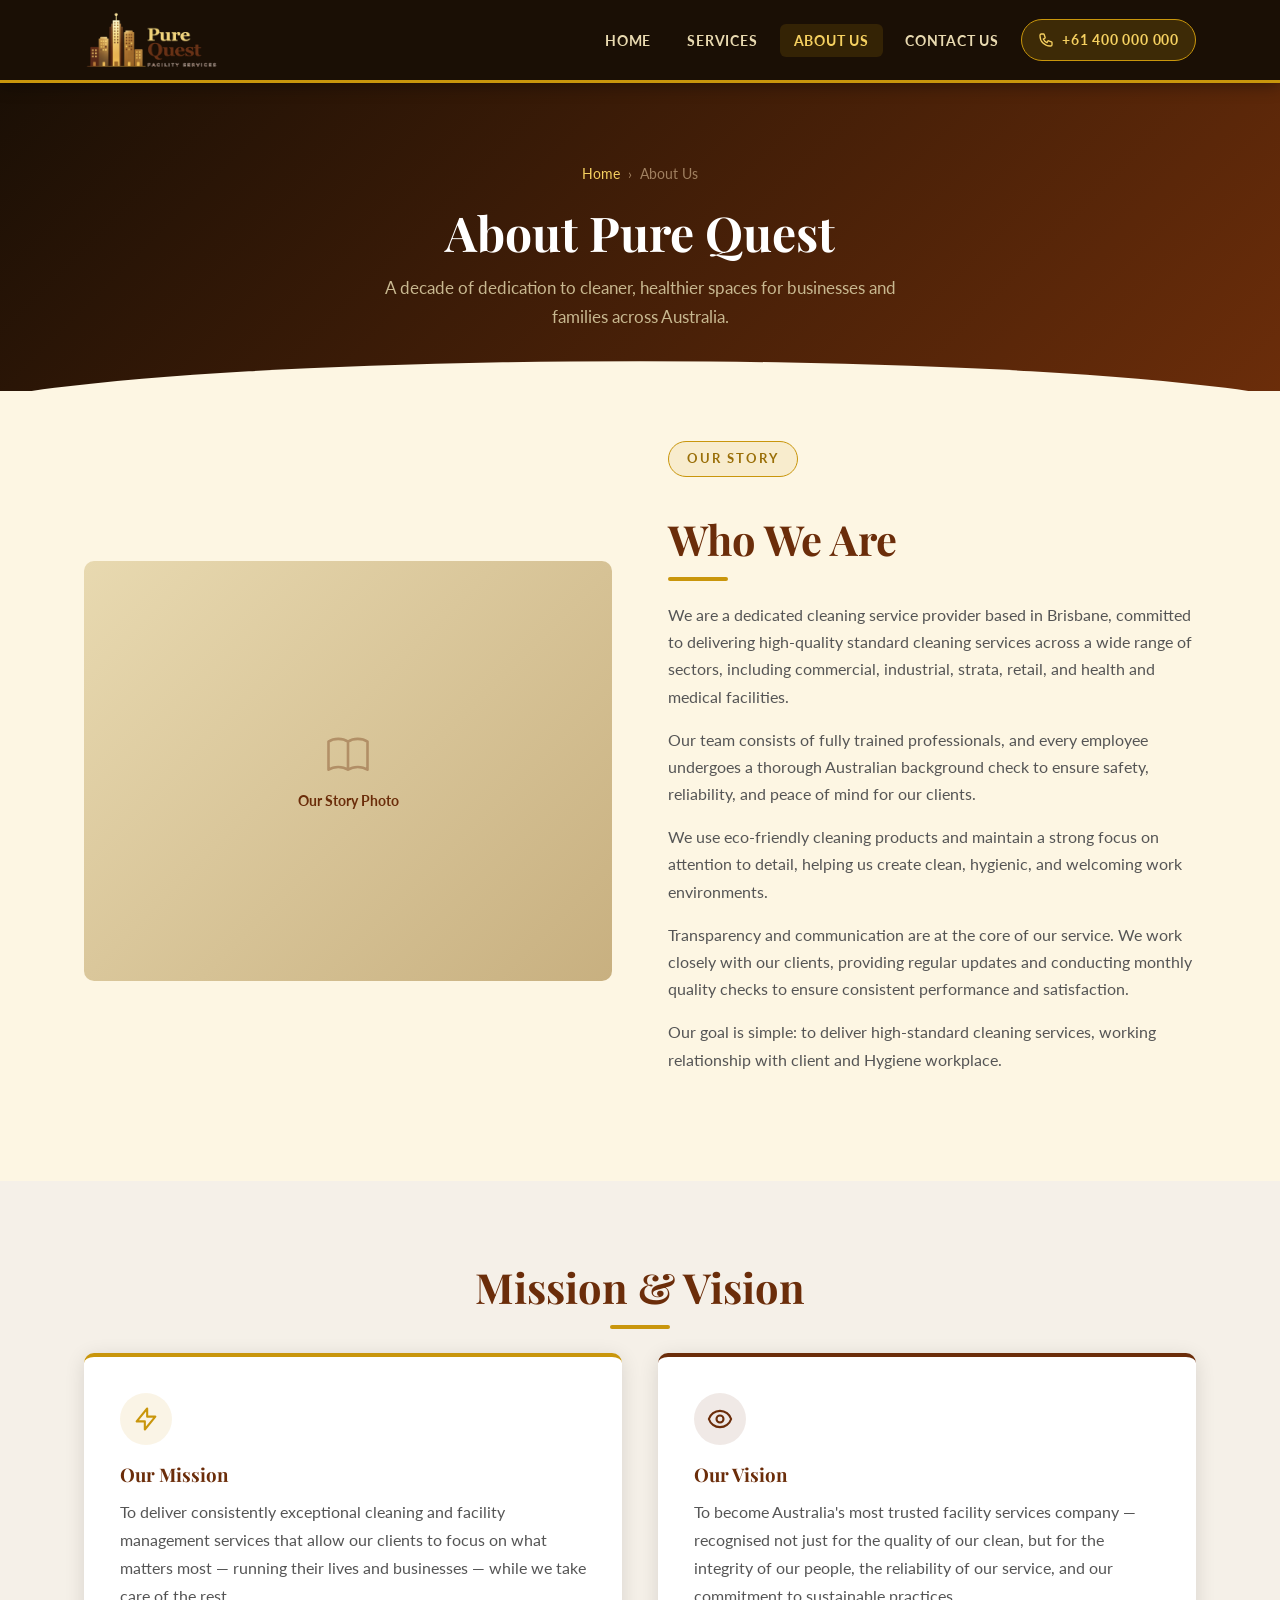
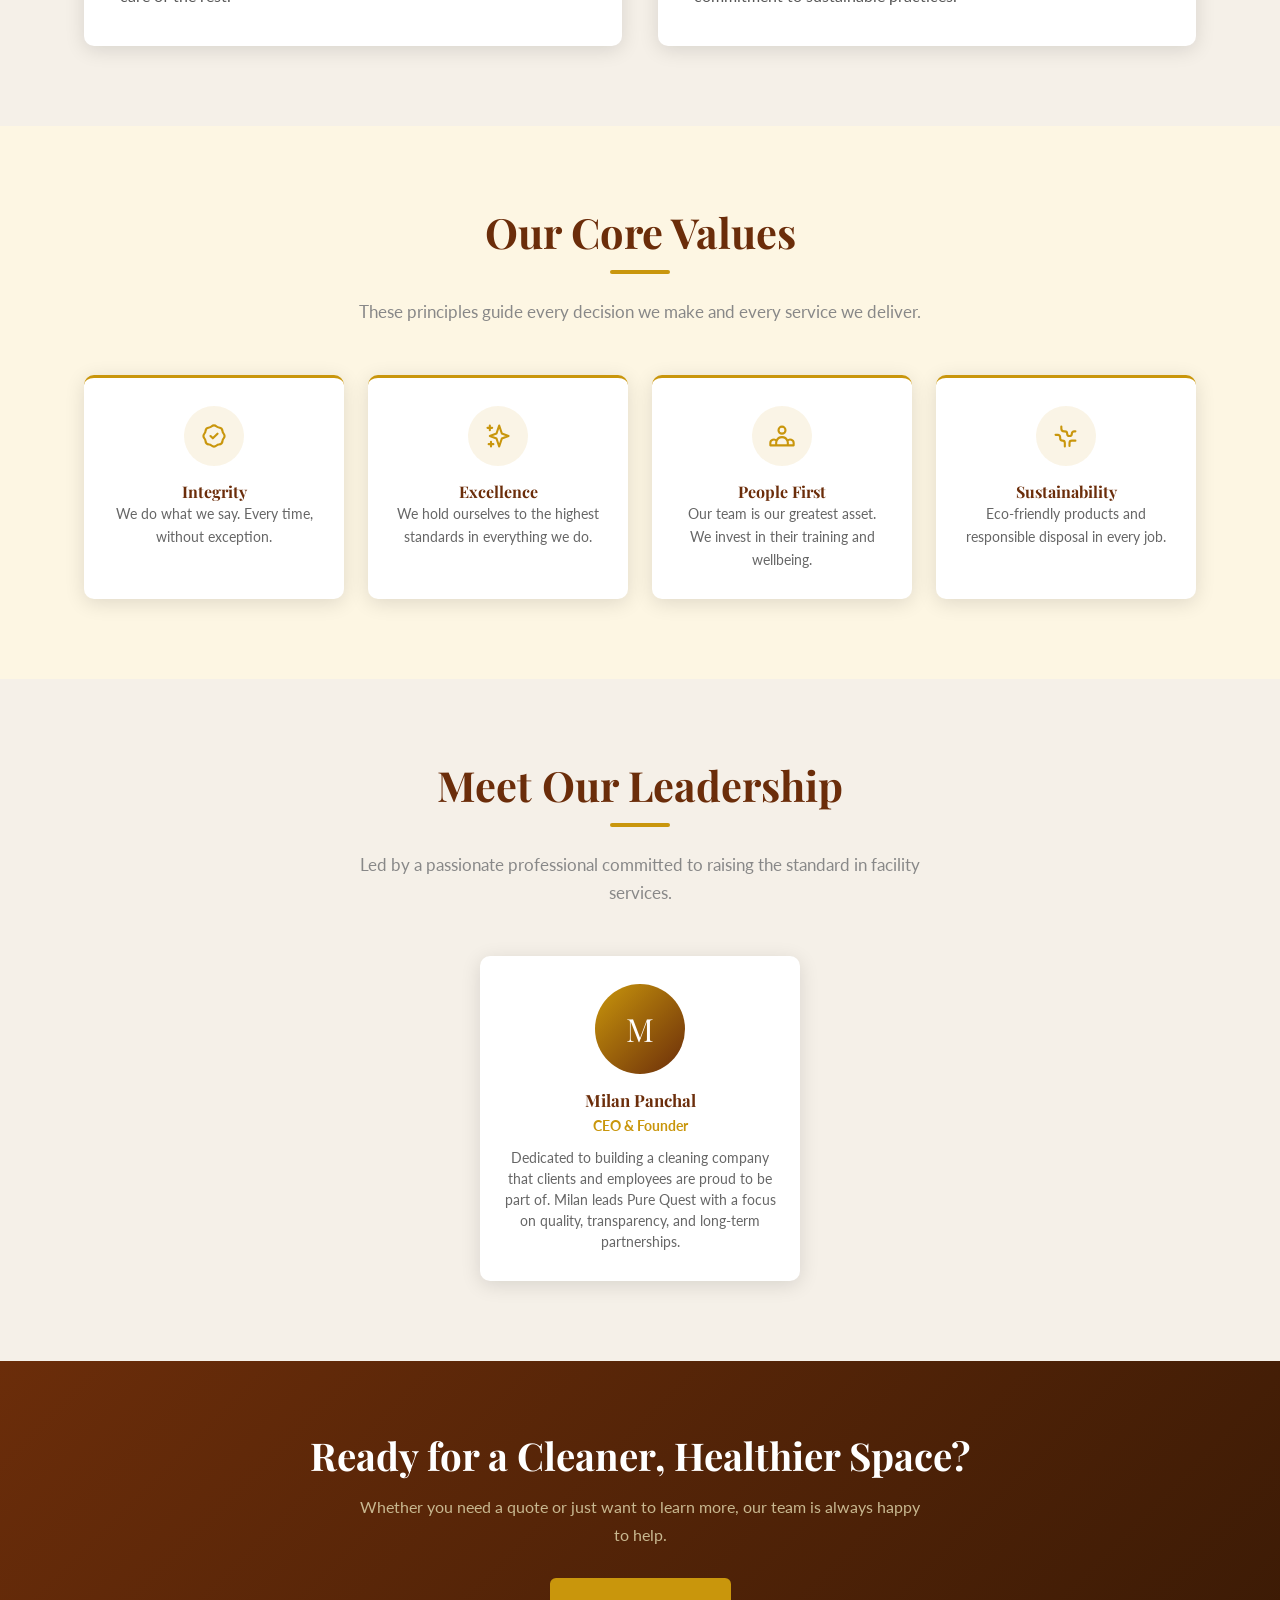
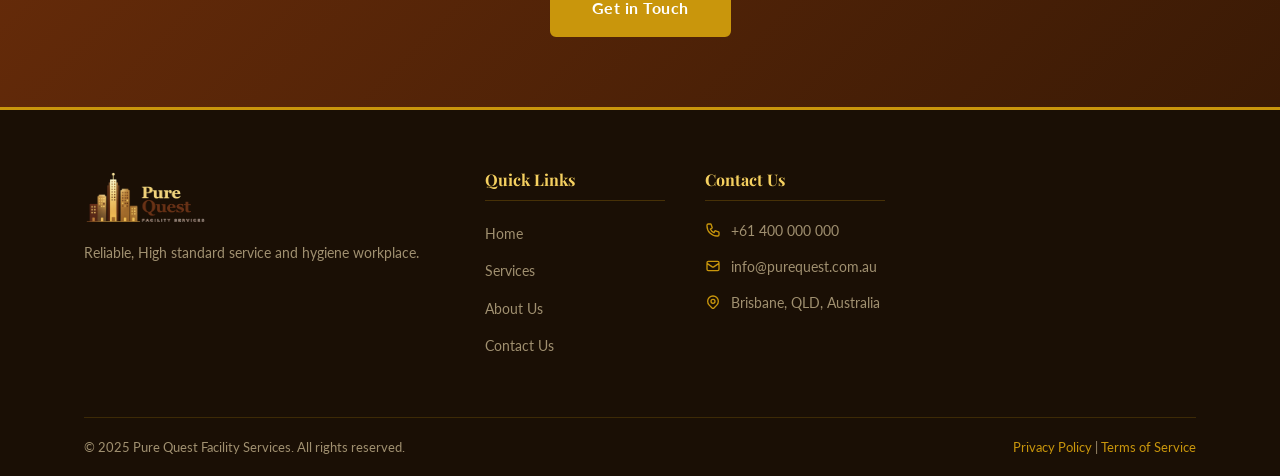
==== pages/about.html @ 9e4b7b73 "Add files via upload InitialComment" ====
<!DOCTYPE html>
<html lang="en">
<head>
  <meta charset="UTF-8" />
  <meta name="viewport" content="width=device-width, initial-scale=1.0" />
  <title>About Us | Pure Quest Facility Services</title>
  <meta name="description" content="Learn about Pure Quest Facility Services — our story, mission, values, and the dedicated team behind every clean." />
  <link rel="stylesheet" href="../style.css" />
</head>
<body>

<!-- NAVBAR -->
<nav class="navbar">
  <div class="container navbar-inner">
    <a href="../index.html" class="navbar-logo">
      <img src="../logo.svg" alt="Pure Quest Facility Services Logo" />
    </a>
    <button class="nav-toggle" id="navToggle" aria-label="Toggle menu">
      <span></span><span></span><span></span>
    </button>
    <ul class="nav-links" id="navLinks">
      <li><a href="../index.html">Home</a></li>
      <li><a href="services.html">Services</a></li>
      <li><a href="about.html" class="active">About Us</a></li>
      <li><a href="contact.html">Contact Us</a></li>
      <li>
        <a href="tel:+61400000000" class="nav-phone">
          <svg xmlns="http://www.w3.org/2000/svg" fill="none" viewBox="0 0 24 24" stroke="currentColor" stroke-width="2"><path stroke-linecap="round" stroke-linejoin="round" d="M3 5a2 2 0 012-2h3.28a1 1 0 01.948.684l1.498 4.493a1 1 0 01-.502 1.21l-2.257 1.13a11.042 11.042 0 005.516 5.516l1.13-2.257a1 1 0 011.21-.502l4.493 1.498A1 1 0 0121 15.72V19a2 2 0 01-2 2h-1C9.716 21 3 14.284 3 6V5z"/></svg>
          +61 400 000 000
        </a>
      </li>
    </ul>
  </div>
</nav>

<!-- PAGE HERO -->
<section class="page-hero">
  <div class="container">
    <div class="breadcrumb"><a href="../index.html">Home</a><span>›</span><span>About Us</span></div>
    <h1>About Pure Quest</h1>
    <p>A decade of dedication to cleaner, healthier spaces for businesses and families across Australia.</p>
  </div>
</section>

<!-- OUR STORY -->
<section class="section-pad bg-cream" style="padding-top:50px;">
  <div class="container">
    <div class="grid-2" style="gap:56px;align-items:center;">
      <div class="img-placeholder" style="height:420px;border-radius:10px;">
        <!-- Replace: <img src="../images/about-story.jpg" alt="Our Story" style="border-radius:10px;width:100%;height:100%;object-fit:cover;" /> -->
        <svg xmlns="http://www.w3.org/2000/svg" fill="none" viewBox="0 0 24 24" stroke="currentColor" stroke-width="1.2" style="width:52px;height:52px;opacity:0.35;"><path stroke-linecap="round" stroke-linejoin="round" d="M12 6.253v13m0-13C10.832 5.477 9.246 5 7.5 5S4.168 5.477 3 6.253v13C4.168 18.477 5.754 18 7.5 18s3.332.477 4.5 1.253m0-13C13.168 5.477 14.754 5 16.5 5c1.747 0 3.332.477 4.5 1.253v13C19.832 18.477 18.247 18 16.5 18c-1.746 0-3.332.477-4.5 1.253"/></svg>
        <span>Our Story Photo</span>
      </div>
      <div>
        <span class="hero-badge" style="background:rgba(201,150,12,0.1);border-color:var(--gold);color:var(--gold-dk);">Our Story</span>
        <h2 class="section-title" style="margin-top:14px;">Who We Are</h2>
        <div class="divider" style="margin:12px 0 20px;"></div>
        <p style="color:#555;margin-bottom:16px;">We are a dedicated cleaning service provider based in Brisbane, committed to delivering high-quality standard cleaning services across a wide range of sectors, including commercial, industrial, strata, retail, and health and medical facilities.</p>
        <p style="color:#555;margin-bottom:16px;">Our team consists of fully trained professionals, and every employee undergoes a thorough Australian background check to ensure safety, reliability, and peace of mind for our clients.</p>
        <p style="color:#555;margin-bottom:16px;">We use eco-friendly cleaning products and maintain a strong focus on attention to detail, helping us create clean, hygienic, and welcoming work environments.</p>
        <p style="color:#555;margin-bottom:16px;">Transparency and communication are at the core of our service. We work closely with our clients, providing regular updates and conducting monthly quality checks to ensure consistent performance and satisfaction.</p>
        <p style="color:#555;margin-bottom:28px;">Our goal is simple: to deliver high-standard cleaning services, working relationship with client and Hygiene workplace.</p>

      </div>
    </div>
  </div>
</section>

<!-- MISSION & VISION -->
<section class="section-pad bg-grey">
  <div class="container text-center">
    <h2 class="section-title">Mission &amp; Vision</h2>
    <div class="divider"></div>
    <div class="grid-2" style="gap:36px;margin-top:20px;text-align:left;">
      <div style="background:var(--white);border-radius:10px;padding:36px;box-shadow:var(--shadow);border-top:4px solid var(--gold);">
        <div style="width:52px;height:52px;background:rgba(201,150,12,0.1);border-radius:50%;display:flex;align-items:center;justify-content:center;margin-bottom:18px;color:var(--gold);">
          <svg xmlns="http://www.w3.org/2000/svg" fill="none" viewBox="0 0 24 24" stroke="currentColor" stroke-width="1.8" style="width:28px;height:28px;"><path stroke-linecap="round" stroke-linejoin="round" d="M13 10V3L4 14h7v7l9-11h-7z"/></svg>
        </div>
        <h3 style="color:var(--brown);margin-bottom:12px;">Our Mission</h3>
        <p style="color:#555;line-height:1.75;">To deliver consistently exceptional cleaning and facility management services that allow our clients to focus on what matters most — running their lives and businesses — while we take care of the rest.</p>
      </div>
      <div style="background:var(--white);border-radius:10px;padding:36px;box-shadow:var(--shadow);border-top:4px solid var(--brown);">
        <div style="width:52px;height:52px;background:rgba(107,45,10,0.1);border-radius:50%;display:flex;align-items:center;justify-content:center;margin-bottom:18px;color:var(--brown);">
          <svg xmlns="http://www.w3.org/2000/svg" fill="none" viewBox="0 0 24 24" stroke="currentColor" stroke-width="1.8" style="width:28px;height:28px;"><path stroke-linecap="round" stroke-linejoin="round" d="M15 12a3 3 0 11-6 0 3 3 0 016 0z"/><path stroke-linecap="round" stroke-linejoin="round" d="M2.458 12C3.732 7.943 7.523 5 12 5c4.478 0 8.268 2.943 9.542 7-1.274 4.057-5.064 7-9.542 7-4.477 0-8.268-2.943-9.542-7z"/></svg>
        </div>
        <h3 style="color:var(--brown);margin-bottom:12px;">Our Vision</h3>
        <p style="color:#555;line-height:1.75;">To become Australia's most trusted facility services company — recognised not just for the quality of our clean, but for the integrity of our people, the reliability of our service, and our commitment to sustainable practices.</p>
      </div>
    </div>
  </div>
</section>

<!-- OUR VALUES -->
<section class="section-pad bg-cream">
  <div class="container text-center">
    <h2 class="section-title">Our Core Values</h2>
    <div class="divider"></div>
    <p class="section-subtitle">These principles guide every decision we make and every service we deliver.</p>

    <div class="grid-4" style="margin-top:12px;">
      <div class="value-card">
        <div class="value-icon">
          <svg xmlns="http://www.w3.org/2000/svg" fill="none" viewBox="0 0 24 24" stroke="currentColor" stroke-width="1.8"><path stroke-linecap="round" stroke-linejoin="round" d="M9 12l2 2 4-4M7.835 4.697a3.42 3.42 0 001.946-.806 3.42 3.42 0 014.438 0 3.42 3.42 0 001.946.806 3.42 3.42 0 013.138 3.138 3.42 3.42 0 00.806 1.946 3.42 3.42 0 010 4.438 3.42 3.42 0 00-.806 1.946 3.42 3.42 0 01-3.138 3.138 3.42 3.42 0 00-1.946.806 3.42 3.42 0 01-4.438 0 3.42 3.42 0 00-1.946-.806 3.42 3.42 0 01-3.138-3.138 3.42 3.42 0 00-.806-1.946 3.42 3.42 0 010-4.438 3.42 3.42 0 00.806-1.946 3.42 3.42 0 013.138-3.138z"/></svg>
        </div>
        <h4>Integrity</h4>
        <p style="font-size:0.9rem;color:#666;line-height:1.6;">We do what we say. Every time, without exception.</p>
      </div>
      <div class="value-card">
        <div class="value-icon">
          <svg xmlns="http://www.w3.org/2000/svg" fill="none" viewBox="0 0 24 24" stroke="currentColor" stroke-width="1.8"><path stroke-linecap="round" stroke-linejoin="round" d="M5 3v4M3 5h4M6 17v4m-2-2h4m5-16l2.286 6.857L21 12l-5.714 2.143L13 21l-2.286-6.857L5 12l5.714-2.143L13 3z"/></svg>
        </div>
        <h4>Excellence</h4>
        <p style="font-size:0.9rem;color:#666;line-height:1.6;">We hold ourselves to the highest standards in everything we do.</p>
      </div>
      <div class="value-card">
        <div class="value-icon">
          <svg xmlns="http://www.w3.org/2000/svg" fill="none" viewBox="0 0 24 24" stroke="currentColor" stroke-width="1.8"><path stroke-linecap="round" stroke-linejoin="round" d="M17 20h5v-2a3 3 0 00-5.356-1.857M17 20H7m10 0v-2c0-.656-.126-1.283-.356-1.857M7 20H2v-2a3 3 0 015.356-1.857M7 20v-2c0-.656.126-1.283.356-1.857m0 0a5.002 5.002 0 019.288 0M15 7a3 3 0 11-6 0 3 3 0 016 0z"/></svg>
        </div>
        <h4>People First</h4>
        <p style="font-size:0.9rem;color:#666;line-height:1.6;">Our team is our greatest asset. We invest in their training and wellbeing.</p>
      </div>
      <div class="value-card">
        <div class="value-icon">
          <svg xmlns="http://www.w3.org/2000/svg" fill="none" viewBox="0 0 24 24" stroke="currentColor" stroke-width="1.8"><path stroke-linecap="round" stroke-linejoin="round" d="M3.055 11H5a2 2 0 012 2v1a2 2 0 002 2 2 2 0 012 2v2.945M8 3.935V5.5A2.5 2.5 0 0010.5 8h.5a2 2 0 012 2 2 2 0 104 0 2 2 0 012-2h1.064M15 20.488V18a2 2 0 012-2h3.064"/></svg>
        </div>
        <h4>Sustainability</h4>
        <p style="font-size:0.9rem;color:#666;line-height:1.6;">Eco-friendly products and responsible disposal in every job.</p>
      </div>
    </div>
  </div>
</section>

<!-- TEAM -->
<section class="section-pad bg-grey">
  <div class="container text-center">
    <h2 class="section-title">Meet Our Leadership</h2>
    <div class="divider"></div>
    <p class="section-subtitle">Led by a passionate professional committed to raising the standard in facility services.</p>

    <div style="max-width:320px;margin:0 auto;">
      <div class="team-card">
        <div class="team-avatar">M</div>
        <h4>Milan Panchal</h4>
        <span>CEO &amp; Founder</span>
        <p style="font-size:0.85rem;color:#666;margin-top:10px;line-height:1.55;">Dedicated to building a cleaning company that clients and employees are proud to be part of. Milan leads Pure Quest with a focus on quality, transparency, and long-term partnerships.</p>
      </div>
    </div>
  </div>
</section>

<!-- CTA -->
<section class="cta-band">
  <div class="container">
    <h2>Ready for a Cleaner, Healthier Space?</h2>
    <p>Whether you need a quote or just want to learn more, our team is always happy to help.</p>
    <div style="display:flex;gap:16px;justify-content:center;flex-wrap:wrap;">
      <a href="contact.html" class="btn btn-gold">Get in Touch</a>
    </div>
  </div>
</section>

<!-- FOOTER -->
<footer class="footer">
  <div class="container">
    <div class="footer-grid">
      <div class="footer-brand">
        <img src="../logo.svg" alt="Pure Quest Facility Services" />
        <p>Reliable, High standard service and hygiene workplace.</p>
        <!--<div class="social-links">
          <a href="#" aria-label="Facebook"><svg xmlns="http://www.w3.org/2000/svg" viewBox="0 0 24 24" fill="currentColor"><path d="M18 2h-3a5 5 0 00-5 5v3H7v4h3v8h4v-8h3l1-4h-4V7a1 1 0 011-1h3z"/></svg></a>
          <a href="#" aria-label="Instagram"><svg xmlns="http://www.w3.org/2000/svg" viewBox="0 0 24 24" fill="none" stroke="currentColor" stroke-width="2"><rect x="2" y="2" width="20" height="20" rx="5" ry="5"/><circle cx="12" cy="12" r="4"/><circle cx="17.5" cy="6.5" r="1" fill="currentColor" stroke="none"/></svg></a>
          <a href="#" aria-label="LinkedIn"><svg xmlns="http://www.w3.org/2000/svg" viewBox="0 0 24 24" fill="currentColor"><path d="M16 8a6 6 0 016 6v7h-4v-7a2 2 0 00-2-2 2 2 0 00-2 2v7h-4v-7a6 6 0 016-6zM2 9h4v12H2z"/><circle cx="4" cy="4" r="2"/></svg></a>
        </div>-->
      </div>
      <div class="footer-col">
        <h4>Quick Links</h4>
        <ul>
          <li><a href="../index.html">Home</a></li>
          <li><a href="services.html">Services</a></li>
          <li><a href="about.html">About Us</a></li>
          <li><a href="contact.html">Contact Us</a></li>
        </ul>
      </div>
      <div class="footer-col">
        <h4>Contact Us</h4>
        <div class="footer-contact-row"><svg xmlns="http://www.w3.org/2000/svg" fill="none" viewBox="0 0 24 24" stroke="currentColor" stroke-width="2"><path stroke-linecap="round" stroke-linejoin="round" d="M3 5a2 2 0 012-2h3.28a1 1 0 01.948.684l1.498 4.493a1 1 0 01-.502 1.21l-2.257 1.13a11.042 11.042 0 005.516 5.516l1.13-2.257a1 1 0 011.21-.502l4.493 1.498A1 1 0 0121 15.72V19a2 2 0 01-2 2h-1C9.716 21 3 14.284 3 6V5z"/></svg><span><a href="tel:+61400000000" style="color:#a09070;">+61 400 000 000</a></span></div>
        <div class="footer-contact-row"><svg xmlns="http://www.w3.org/2000/svg" fill="none" viewBox="0 0 24 24" stroke="currentColor" stroke-width="2"><path stroke-linecap="round" stroke-linejoin="round" d="M3 8l7.89 5.26a2 2 0 002.22 0L21 8M5 19h14a2 2 0 002-2V7a2 2 0 00-2-2H5a2 2 0 00-2 2v10a2 2 0 002 2z"/></svg><span>info@purequest.com.au</span></div>
        <div class="footer-contact-row"><svg xmlns="http://www.w3.org/2000/svg" fill="none" viewBox="0 0 24 24" stroke="currentColor" stroke-width="2"><path stroke-linecap="round" stroke-linejoin="round" d="M17.657 16.657L13.414 20.9a1.998 1.998 0 01-2.827 0l-4.244-4.243a8 8 0 1111.314 0z"/><path stroke-linecap="round" stroke-linejoin="round" d="M15 11a3 3 0 11-6 0 3 3 0 016 0z"/></svg><span>Brisbane, QLD, Australia</span></div>
      </div>
    </div>
    <div class="footer-bottom">
      <p>&copy; 2025 Pure Quest Facility Services. All rights reserved.</p>
      <p><a href="#">Privacy Policy</a> | <a href="#">Terms of Service</a></p>
    </div>
  </div>
</footer>

<script>
  const toggle = document.getElementById('navToggle');
  const links  = document.getElementById('navLinks');
  toggle.addEventListener('click', function () { links.classList.toggle('open'); });
  links.querySelectorAll('a').forEach(function(a) { a.addEventListener('click', function() { links.classList.remove('open'); }); });
</script>

</body>
</html>
---- style.css ----
/* ============================================
   Pure Quest Facility Services - Main Stylesheet
   Colour Palette:
     --gold:    #C9960C  (primary brand gold)
     --gold-lt: #F5D060  (light gold / highlights)
     --brown:   #6B2D0A  (deep brown / text)
     --dark:    #1A0F05  (near-black background)
     --cream:   #FDF6E3  (page background)
     --white:   #FFFFFF
   ============================================ */

@import url('https://fonts.googleapis.com/css2?family=Playfair+Display:ital,wght@0,600;0,700;1,600&family=Lato:wght@300;400;700&display=swap');

/* ---------- CSS VARIABLES ---------- */
:root {
  --gold:      #C9960C;
  --gold-lt:   #F5D060;
  --gold-dk:   #9A6F08;
  --brown:     #6B2D0A;
  --brown-lt:  #8B4513;
  --dark:      #1A0F05;
  --cream:     #FDF6E3;
  --grey-lt:   #F5F0E8;
  --grey:      #888;
  --white:     #FFFFFF;

  --font-display: 'Playfair Display', Georgia, serif;
  --font-body:    'Lato', Arial, sans-serif;

  --shadow:    0 4px 20px rgba(0,0,0,0.12);
  --shadow-lg: 0 8px 40px rgba(0,0,0,0.18);
  --radius:    6px;
  --transition: 0.3s ease;
}

/* ---------- RESET & BASE ---------- */
*, *::before, *::after { box-sizing: border-box; margin: 0; padding: 0; }

html { scroll-behavior: smooth; }

body {
  font-family: var(--font-body);
  background: var(--cream);
  color: var(--dark);
  font-size: 16px;
  line-height: 1.7;
}

img { max-width: 100%; height: auto; display: block; }

a { color: var(--gold); text-decoration: none; transition: color var(--transition); }
a:hover { color: var(--brown); }

h1, h2, h3, h4, h5 {
  font-family: var(--font-display);
  color: var(--brown);
  line-height: 1.25;
}

ul { list-style: none; }

/* ---------- UTILITY ---------- */
.container { max-width: 1160px; margin: 0 auto; padding: 0 24px; }
.section-pad { padding: 80px 0; }
.text-center { text-align: center; }
.text-white { color: var(--white); }
.bg-cream   { background: var(--cream); }
.bg-grey    { background: var(--grey-lt); }

.section-title {
  font-size: clamp(1.8rem, 4vw, 2.6rem);
  margin-bottom: 12px;
}
.section-subtitle {
  font-size: 1.05rem;
  color: var(--grey);
  max-width: 600px;
  margin: 0 auto 48px;
}
.divider {
  width: 60px; height: 4px;
  background: var(--gold);
  border-radius: 2px;
  margin: 12px auto 24px;
}

/* ---------- BUTTONS ---------- */
.btn {
  display: inline-block;
  padding: 12px 32px;
  border-radius: var(--radius);
  font-family: var(--font-body);
  font-size: 0.95rem;
  font-weight: 700;
  letter-spacing: 0.5px;
  cursor: pointer;
  transition: all var(--transition);
  border: 2px solid transparent;
}
.btn-gold {
  background: var(--gold);
  color: var(--white);
  border-color: var(--gold);
}
.btn-gold:hover {
  background: var(--gold-dk);
  border-color: var(--gold-dk);
  color: var(--white);
  transform: translateY(-2px);
  box-shadow: 0 6px 18px rgba(201,150,12,0.35);
}
.btn-outline {
  background: transparent;
  color: var(--white);
  border-color: var(--white);
}
.btn-outline:hover {
  background: var(--white);
  color: var(--brown);
  transform: translateY(-2px);
}
.btn-brown {
  background: var(--brown);
  color: var(--white);
  border-color: var(--brown);
}
.btn-brown:hover {
  background: var(--brown-lt);
  border-color: var(--brown-lt);
  color: var(--white);
  transform: translateY(-2px);
}

/* ============================================
   NAVBAR
   ============================================ */
.navbar {
  position: sticky;
  top: 0;
  z-index: 1000;
  background: var(--dark);
  border-bottom: 3px solid var(--gold);
  box-shadow: 0 2px 16px rgba(0,0,0,0.4);
}

.navbar-inner {
  display: flex;
  align-items: center;
  justify-content: space-between;
  height: 80px;
}

/* Logo */
.navbar-logo img,
.navbar-logo svg {
  height: 60px;
  width: auto;
}

/* Nav links */
.nav-links {
  display: flex;
  align-items: center;
  gap: 8px;
}

.nav-links a {
  color: #e8d9b0;
  font-family: var(--font-body);
  font-size: 0.9rem;
  font-weight: 700;
  letter-spacing: 0.8px;
  text-transform: uppercase;
  padding: 8px 14px;
  border-radius: var(--radius);
  transition: all var(--transition);
}
.nav-links a:hover,
.nav-links a.active {
  color: var(--gold-lt);
  background: rgba(201,150,12,0.15);
}

/* Phone CTA in nav */
.nav-phone {
  display: flex;
  align-items: center;
  gap: 8px;
  color: var(--gold-lt) !important;
  background: rgba(201,150,12,0.2) !important;
  border: 1px solid var(--gold) !important;
  padding: 8px 16px !important;
  border-radius: 30px !important;
  font-size: 0.88rem !important;
}
.nav-phone:hover {
  background: var(--gold) !important;
  color: var(--white) !important;
}
.nav-phone svg { width: 16px; height: 16px; flex-shrink: 0; }

/* Hamburger (mobile) */
.nav-toggle {
  display: none;
  background: none;
  border: none;
  cursor: pointer;
  flex-direction: column;
  gap: 5px;
  padding: 4px;
}
.nav-toggle span {
  display: block;
  width: 26px; height: 2px;
  background: var(--gold-lt);
  border-radius: 2px;
  transition: all var(--transition);
}

/* ============================================
   HERO SECTION
   ============================================ */
.hero {
  position: relative;
  min-height: 90vh;
  display: flex;
  align-items: center;
  overflow: hidden;
  background: var(--dark);
}

/* Overlay gradient */
.hero::after {
  content: '';
  position: absolute;
  inset: 0;
  background: linear-gradient(135deg, rgba(26,15,5,0.85) 0%, rgba(107,45,10,0.4) 100%);
  pointer-events: none;
}

/* ---- FIX: Two-column layout (logo left, content right) ---- */
.hero > .container {
  display: flex;
  align-items: center;
  gap: 56px;
  width: 100%;
  position: relative;
  z-index: 2;
}

.hero-logo-side {
  flex-shrink: 0;
}

.hero-logo-side img {
  width: 600px;
  height: auto;
  filter: drop-shadow(0 4px 24px rgba(201,150,12,0.35));
}

.hero-content {
  position: relative;
  z-index: 2;
  max-width: 700px;
  /* ---- FIX: padding-bottom so content clears the stats bar ---- */
  padding-bottom: 20px;
}

.hero-badge {
  display: inline-block;
  background: rgba(201,150,12,0.25);
  border: 1px solid var(--gold);
  color: var(--gold-lt);
  font-size: 0.8rem;
  font-weight: 700;
  letter-spacing: 2px;
  text-transform: uppercase;
  padding: 6px 18px;
  border-radius: 20px;
  margin-bottom: 22px;
}

.hero h1 {
  font-size: clamp(2.2rem, 5.5vw, 4rem);
  color: var(--white);
  margin-bottom: 20px;
  line-height: 1.15;
}

.hero h1 span { color: var(--gold-lt); }

.hero p {
  font-size: 1.15rem;
  color: #c8b890;
  max-width: 560px;
  margin-bottom: 36px;
}

.hero-buttons { display: flex; gap: 16px; flex-wrap: wrap; }


/* ============================================
   CARDS & GRIDS
   ============================================ */
.grid-3 {
  display: grid;
  grid-template-columns: repeat(3, 1fr);
  gap: 28px;
}
.grid-2 {
  display: grid;
  grid-template-columns: repeat(2, 1fr);
  gap: 36px;
  align-items: center;
}
.grid-4 {
  display: grid;
  grid-template-columns: repeat(4, 1fr);
  gap: 24px;
}

.card {
  background: var(--white);
  border-radius: 10px;
  overflow: hidden;
  box-shadow: var(--shadow);
  transition: transform var(--transition), box-shadow var(--transition);
}
.card:hover {
  transform: translateY(-6px);
  box-shadow: var(--shadow-lg);
}

.card-img {
  width: 100%;
  height: 220px;
  object-fit: cover;
  background: var(--grey-lt);
  display: flex;
  align-items: center;
  justify-content: center;
  color: var(--grey);
  font-size: 0.9rem;
}
.card-img img { width: 100%; height: 100%; object-fit: cover; }

.card-body { padding: 24px; }
.card-icon {
  width: 54px; height: 54px;
  background: rgba(201,150,12,0.12);
  border-radius: 12px;
  display: flex;
  align-items: center;
  justify-content: center;
  margin-bottom: 16px;
  color: var(--gold);
}
.card-icon svg { width: 28px; height: 28px; }
.card h3 { font-size: 1.2rem; margin-bottom: 10px; }
.card p { font-size: 0.93rem; color: #555; line-height: 1.65; }

/* Service card special */
.service-card { border-top: 4px solid var(--gold); }

/* ============================================
   WHY CHOOSE US / FEATURE STRIP
   ============================================ */
.feature-strip {
  background: var(--brown);
  padding: 60px 0;
}
.feature-item {
  text-align: center;
  color: var(--white);
}
.feature-item .icon-wrap {
  width: 64px; height: 64px;
  background: rgba(245,208,96,0.15);
  border: 2px solid var(--gold);
  border-radius: 50%;
  display: flex;
  align-items: center;
  justify-content: center;
  margin: 0 auto 16px;
  color: var(--gold-lt);
}
.feature-item .icon-wrap svg { width: 30px; height: 30px; }
.feature-item h4 {
  color: var(--gold-lt);
  font-size: 1rem;
  margin-bottom: 8px;
}
.feature-item p { font-size: 0.88rem; color: #c8b890; line-height: 1.55; }

/* ============================================
   TESTIMONIALS
   ============================================ */
.testimonial-card {
  background: var(--white);
  border-radius: 10px;
  padding: 28px;
  box-shadow: var(--shadow);
  border-left: 4px solid var(--gold);
}
.testimonial-card p { font-style: italic; color: #444; margin-bottom: 16px; }
.testimonial-meta { display: flex; align-items: center; gap: 12px; }
.testimonial-avatar {
  width: 44px; height: 44px;
  border-radius: 50%;
  background: var(--gold);
  display: flex;
  align-items: center;
  justify-content: center;
  color: var(--white);
  font-weight: 700;
  font-size: 1.1rem;
}
.testimonial-name { font-weight: 700; color: var(--brown); font-size: 0.95rem; }
.testimonial-loc  { font-size: 0.82rem; color: var(--grey); }
.stars { color: var(--gold); font-size: 0.9rem; margin-bottom: 12px; }

/* ============================================
   CTA BAND
   ============================================ */
.cta-band {
  background: linear-gradient(135deg, var(--brown) 0%, #3a1a05 100%);
  padding: 70px 0;
  text-align: center;
}
.cta-band h2 {
  color: var(--white);
  font-size: clamp(1.6rem, 3.5vw, 2.4rem);
  margin-bottom: 14px;
}
.cta-band p { color: #c8b890; margin-bottom: 30px; max-width: 560px; margin-left: auto; margin-right: auto; }
.cta-band .btn-gold { font-size: 1rem; padding: 14px 40px; }

/* ============================================
   IMAGE PLACEHOLDER (replace with real images)
   ============================================ */
.img-placeholder {
  width: 100%;
  background: linear-gradient(135deg, #e8d9b0 0%, #c8b080 100%);
  display: flex;
  flex-direction: column;
  align-items: center;
  justify-content: center;
  color: var(--brown);
  font-size: 0.85rem;
  font-weight: 700;
  text-align: center;
  border-radius: var(--radius);
  padding: 20px;
  gap: 10px;
}
.img-placeholder svg { opacity: 0.4; width: 40px; height: 40px; }

/* ============================================
   PAGE HERO (inner pages)
   ============================================ */
.page-hero {
  background: linear-gradient(135deg, var(--dark) 0%, var(--brown) 100%);
  padding: 80px 0 60px;
  text-align: center;
  position: relative;
  overflow: hidden;
}
.page-hero::after {
  content: '';
  position: absolute;
  bottom: -30px; left: 0; right: 0;
  height: 60px;
  background: var(--cream);
  clip-path: ellipse(55% 100% at 50% 100%);
}
.page-hero h1 { color: var(--white); font-size: clamp(2rem, 4vw, 3rem); margin-bottom: 12px; }
.page-hero p  { color: #c8b890; font-size: 1.05rem; max-width: 520px; margin: 0 auto; }
.breadcrumb {
  display: flex;
  justify-content: center;
  gap: 8px;
  margin-bottom: 16px;
  font-size: 0.85rem;
  color: #a08060;
}
.breadcrumb a { color: var(--gold-lt); }
.breadcrumb span { color: #a08060; }

/* ============================================
   CONTACT FORM
   ============================================ */
.form-group { margin-bottom: 20px; }
.form-group label {
  display: block;
  font-weight: 700;
  font-size: 0.88rem;
  color: var(--brown);
  margin-bottom: 6px;
  letter-spacing: 0.3px;
}
.form-group input,
.form-group select,
.form-group textarea {
  width: 100%;
  padding: 12px 16px;
  border: 1.5px solid #d8c890;
  border-radius: var(--radius);
  font-family: var(--font-body);
  font-size: 0.95rem;
  color: var(--dark);
  background: var(--white);
  transition: border-color var(--transition);
  outline: none;
}
.form-group input:focus,
.form-group select:focus,
.form-group textarea:focus {
  border-color: var(--gold);
  box-shadow: 0 0 0 3px rgba(201,150,12,0.12);
}
.form-group textarea { resize: vertical; min-height: 130px; }

.form-row { display: grid; grid-template-columns: 1fr 1fr; gap: 16px; }

/* ============================================
   CONTACT INFO CARD
   ============================================ */
.contact-info-card {
  background: var(--dark);
  border-radius: 10px;
  padding: 36px;
  color: var(--white);
}
.contact-info-card h3 { color: var(--gold-lt); margin-bottom: 24px; }
.contact-row {
  display: flex;
  align-items: flex-start;
  gap: 14px;
  margin-bottom: 22px;
}
.contact-row-icon {
  width: 42px; height: 42px;
  background: rgba(201,150,12,0.2);
  border-radius: 8px;
  display: flex;
  align-items: center;
  justify-content: center;
  color: var(--gold-lt);
  flex-shrink: 0;
}
.contact-row-icon svg { width: 20px; height: 20px; }
.contact-row-text strong { display: block; color: var(--gold-lt); font-size: 0.85rem; letter-spacing: 0.5px; margin-bottom: 4px; }
.contact-row-text span  { color: #c8b890; font-size: 0.93rem; }

/* ============================================
   TEAM / CAREER CARDS
   ============================================ */
.team-card {
  text-align: center;
  background: var(--white);
  border-radius: 10px;
  padding: 28px 20px;
  box-shadow: var(--shadow);
}
.team-avatar {
  width: 90px; height: 90px;
  border-radius: 50%;
  background: linear-gradient(135deg, var(--gold) 0%, var(--brown) 100%);
  display: flex;
  align-items: center;
  justify-content: center;
  margin: 0 auto 16px;
  color: var(--white);
  font-size: 2rem;
  font-family: var(--font-display);
}
.team-card h4 { color: var(--brown); font-size: 1.05rem; }
.team-card span { font-size: 0.85rem; color: var(--gold); font-weight: 700; }


/* ============================================
   ABOUT PAGE
   ============================================ */
.value-card {
  background: var(--white);
  border-radius: 10px;
  padding: 28px;
  box-shadow: var(--shadow);
  border-top: 3px solid var(--gold);
  text-align: center;
}
.value-icon {
  width: 60px; height: 60px;
  background: rgba(201,150,12,0.1);
  border-radius: 50%;
  display: flex;
  align-items: center;
  justify-content: center;
  margin: 0 auto 16px;
  color: var(--gold);
}
.value-icon svg { width: 28px; height: 28px; }

/* ============================================
   FOOTER
   ============================================ */
.footer {
  background: var(--dark);
  color: #a09070;
  padding: 60px 0 0;
  border-top: 3px solid var(--gold);
}
.footer-grid {
  display: grid;
  grid-template-columns: 2fr 1fr 1fr 1.5fr;
  gap: 40px;
  padding-bottom: 48px;
}
.footer-brand img,
.footer-brand svg { height: 55px; width: auto; margin-bottom: 16px; }
.footer-brand p { font-size: 0.9rem; line-height: 1.7; color: #a09070; }
.footer-col h4 {
  color: var(--gold-lt);
  font-family: var(--font-display);
  font-size: 1rem;
  margin-bottom: 18px;
  padding-bottom: 10px;
  border-bottom: 1px solid rgba(201,150,12,0.25);
}
.footer-col ul li { margin-bottom: 10px; }
.footer-col ul li a { color: #a09070; font-size: 0.9rem; transition: color var(--transition); }
.footer-col ul li a:hover { color: var(--gold-lt); padding-left: 4px; }
.footer-contact-row { display: flex; align-items: flex-start; gap: 10px; margin-bottom: 12px; }
.footer-contact-row svg { width: 16px; height: 16px; color: var(--gold); flex-shrink: 0; margin-top: 3px; }
.footer-contact-row span { font-size: 0.88rem; color: #a09070; }
.footer-bottom {
  border-top: 1px solid rgba(201,150,12,0.2);
  padding: 18px 0;
  display: flex;
  justify-content: space-between;
  align-items: center;
  flex-wrap: wrap;
  gap: 12px;
}
.footer-bottom p { font-size: 0.82rem; }
.footer-bottom a { color: var(--gold); }

/* Social icons */
.social-links { display: flex; gap: 10px; margin-top: 20px; }
.social-links a {
  width: 36px; height: 36px;
  border-radius: 50%;
  background: rgba(201,150,12,0.15);
  border: 1px solid rgba(201,150,12,0.3);
  display: flex; align-items: center; justify-content: center;
  color: var(--gold-lt);
  transition: all var(--transition);
}
.social-links a:hover {
  background: var(--gold);
  color: var(--white);
  border-color: var(--gold);
}
.social-links svg { width: 16px; height: 16px; }

/* ============================================
   RESPONSIVE
   ============================================ */
@media (max-width: 992px) {
  .grid-3 { grid-template-columns: 1fr 1fr; }
  .grid-4 { grid-template-columns: 1fr 1fr; }
  .footer-grid { grid-template-columns: 1fr 1fr; }
}

@media (max-width: 768px) {
  .grid-2 { grid-template-columns: 1fr; }
  .grid-3 { grid-template-columns: 1fr; }
  .grid-4 { grid-template-columns: 1fr 1fr; }
  .form-row { grid-template-columns: 1fr; }
  .hero { min-height: 80vh; }
  .hero-buttons { flex-direction: column; }

  /* ---- FIX: Stack hero logo + content vertically on mobile ---- */
  .hero > .container {
    flex-direction: column;
    text-align: center;
    gap: 32px;
  }

  .hero-logo-side img {
    width: 150px;
    margin: 0 auto;
  }

  .hero-content {
    padding-bottom: 24px;
  }

  .hero-badge {
    margin-left: auto;
    margin-right: auto;
  }

  .hero p {
    margin-left: auto;
    margin-right: auto;
  }

  .hero-buttons {
    justify-content: center;
  }

  .nav-links {
    display: none;
    position: absolute;
    top: 80px; left: 0; right: 0;
    background: var(--dark);
    flex-direction: column;
    align-items: stretch;
    padding: 16px;
    border-bottom: 2px solid var(--gold);
    gap: 4px;
  }
  .nav-links.open { display: flex; }
  .nav-links a { padding: 12px 16px; }
  .nav-toggle { display: flex; }
  .navbar { position: relative; }
}

@media (max-width: 576px) {
  .grid-4 { grid-template-columns: 1fr; }
  .footer-grid { grid-template-columns: 1fr; }
  .footer-bottom { flex-direction: column; text-align: center; }
  .section-pad { padding: 52px 0; }
}
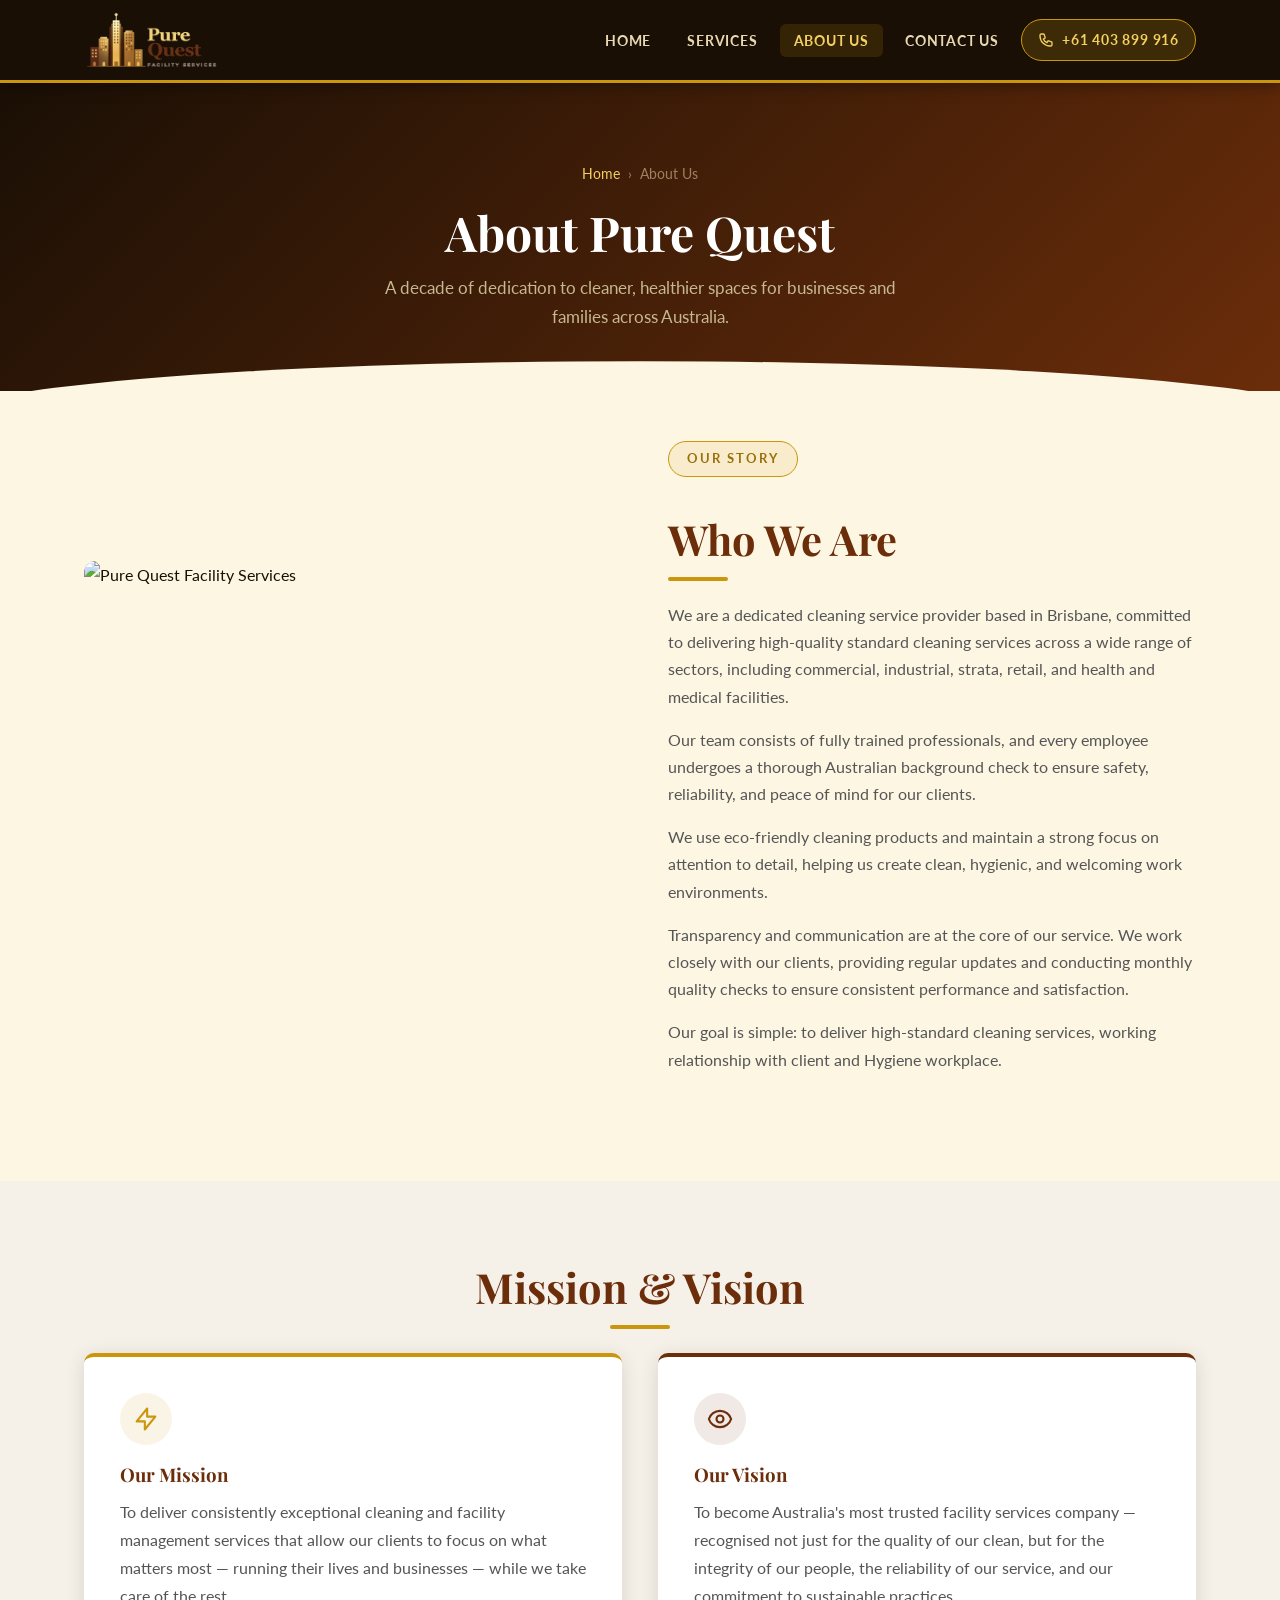
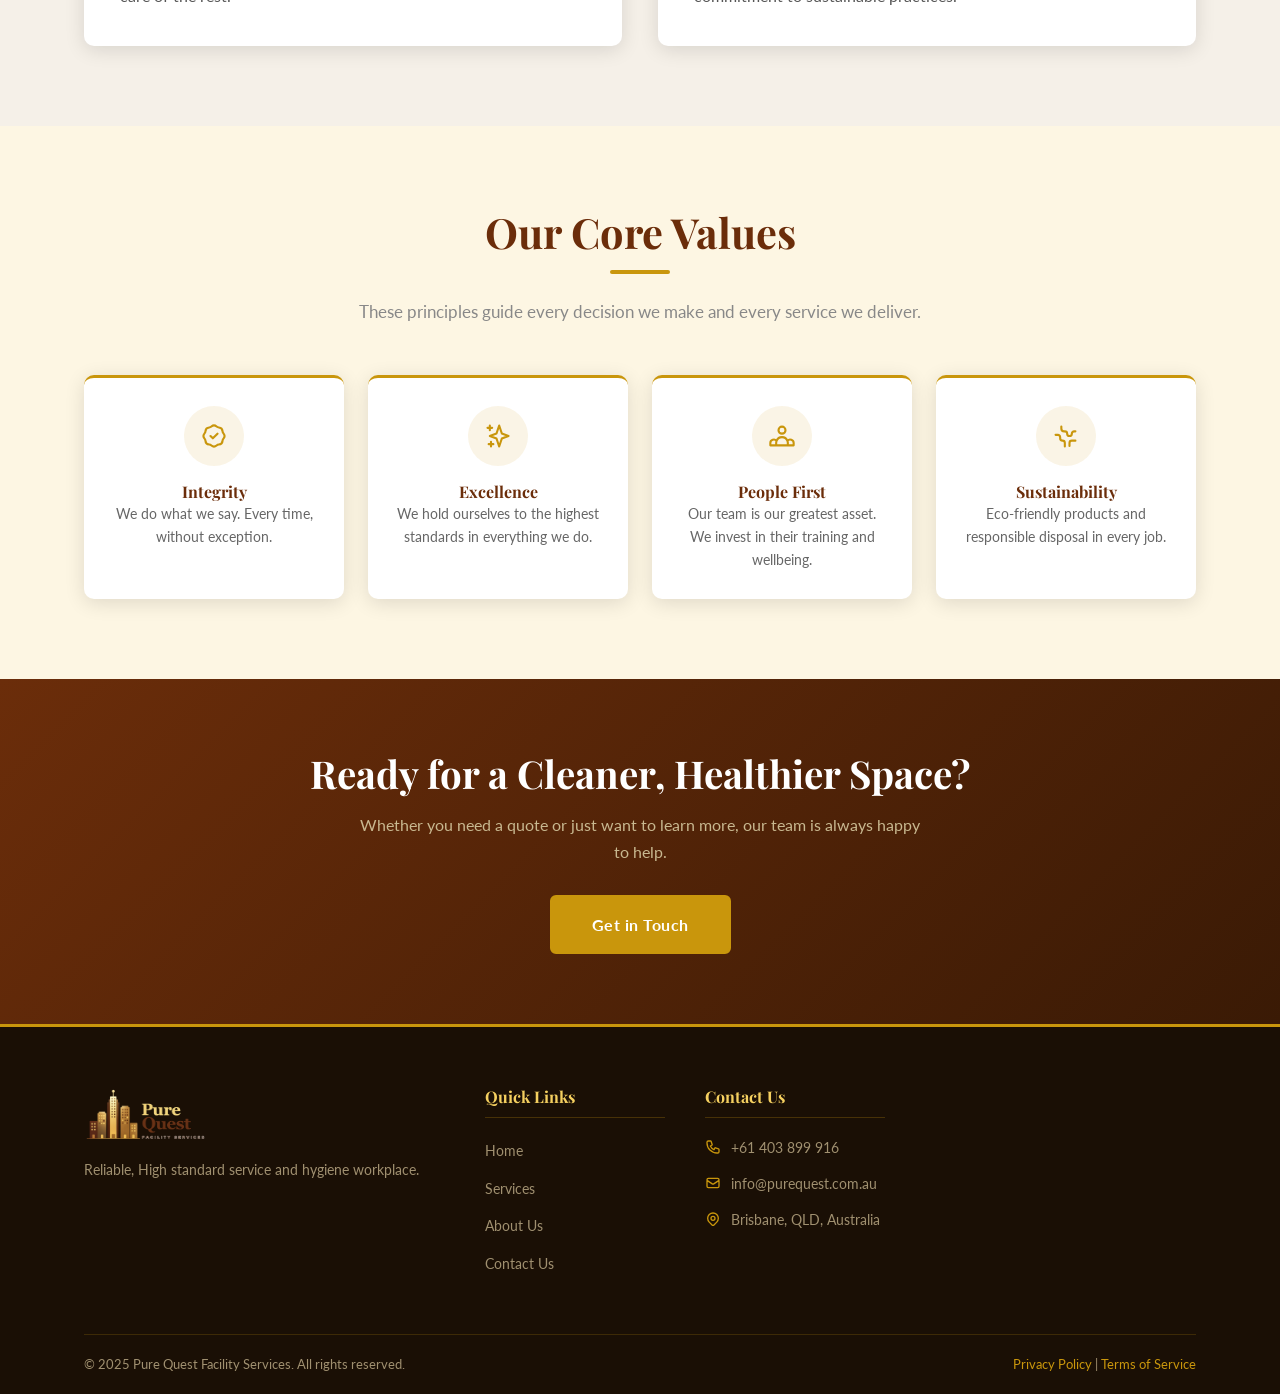
==== commit 2900302e: "Update contact info and replace placeholder image Updated contact phone number and replaced placehol" ====
--- a/pages/about.html
+++ b/pages/about.html
@@ -24,9 +24,9 @@
       <li><a href="about.html" class="active">About Us</a></li>
       <li><a href="contact.html">Contact Us</a></li>
       <li>
-        <a href="tel:+61400000000" class="nav-phone">
+        <a href="tel:+61403899916" class="nav-phone">
           <svg xmlns="http://www.w3.org/2000/svg" fill="none" viewBox="0 0 24 24" stroke="currentColor" stroke-width="2"><path stroke-linecap="round" stroke-linejoin="round" d="M3 5a2 2 0 012-2h3.28a1 1 0 01.948.684l1.498 4.493a1 1 0 01-.502 1.21l-2.257 1.13a11.042 11.042 0 005.516 5.516l1.13-2.257a1 1 0 011.21-.502l4.493 1.498A1 1 0 0121 15.72V19a2 2 0 01-2 2h-1C9.716 21 3 14.284 3 6V5z"/></svg>
-          +61 400 000 000
+          +61 403 899 916
         </a>
       </li>
     </ul>
@@ -46,10 +46,8 @@
 <section class="section-pad bg-cream" style="padding-top:50px;">
   <div class="container">
     <div class="grid-2" style="gap:56px;align-items:center;">
-      <div class="img-placeholder" style="height:420px;border-radius:10px;">
-        <!-- Replace: <img src="../images/about-story.jpg" alt="Our Story" style="border-radius:10px;width:100%;height:100%;object-fit:cover;" /> -->
-        <svg xmlns="http://www.w3.org/2000/svg" fill="none" viewBox="0 0 24 24" stroke="currentColor" stroke-width="1.2" style="width:52px;height:52px;opacity:0.35;"><path stroke-linecap="round" stroke-linejoin="round" d="M12 6.253v13m0-13C10.832 5.477 9.246 5 7.5 5S4.168 5.477 3 6.253v13C4.168 18.477 5.754 18 7.5 18s3.332.477 4.5 1.253m0-13C13.168 5.477 14.754 5 16.5 5c1.747 0 3.332.477 4.5 1.253v13C19.832 18.477 18.247 18 16.5 18c-1.746 0-3.332.477-4.5 1.253"/></svg>
-        <span>Our Story Photo</span>
+      <div style="height:420px;border-radius:10px;overflow:hidden;">
+        <img src="../images/floor.png" alt="Pure Quest Facility Services" style="width:100%;height:100%;object-fit:cover;border-radius:10px;" />
       </div>
       <div>
         <span class="hero-badge" style="background:rgba(201,150,12,0.1);border-color:var(--gold);color:var(--gold-dk);">Our Story</span>
@@ -130,24 +128,6 @@
   </div>
 </section>
 
-<!-- TEAM -->
-<section class="section-pad bg-grey">
-  <div class="container text-center">
-    <h2 class="section-title">Meet Our Leadership</h2>
-    <div class="divider"></div>
-    <p class="section-subtitle">Led by a passionate professional committed to raising the standard in facility services.</p>
-
-    <div style="max-width:320px;margin:0 auto;">
-      <div class="team-card">
-        <div class="team-avatar">M</div>
-        <h4>Milan Panchal</h4>
-        <span>CEO &amp; Founder</span>
-        <p style="font-size:0.85rem;color:#666;margin-top:10px;line-height:1.55;">Dedicated to building a cleaning company that clients and employees are proud to be part of. Milan leads Pure Quest with a focus on quality, transparency, and long-term partnerships.</p>
-      </div>
-    </div>
-  </div>
-</section>
-
 <!-- CTA -->
 <section class="cta-band">
   <div class="container">
@@ -183,7 +163,7 @@
       </div>
       <div class="footer-col">
         <h4>Contact Us</h4>
-        <div class="footer-contact-row"><svg xmlns="http://www.w3.org/2000/svg" fill="none" viewBox="0 0 24 24" stroke="currentColor" stroke-width="2"><path stroke-linecap="round" stroke-linejoin="round" d="M3 5a2 2 0 012-2h3.28a1 1 0 01.948.684l1.498 4.493a1 1 0 01-.502 1.21l-2.257 1.13a11.042 11.042 0 005.516 5.516l1.13-2.257a1 1 0 011.21-.502l4.493 1.498A1 1 0 0121 15.72V19a2 2 0 01-2 2h-1C9.716 21 3 14.284 3 6V5z"/></svg><span><a href="tel:+61400000000" style="color:#a09070;">+61 400 000 000</a></span></div>
+        <div class="footer-contact-row"><svg xmlns="http://www.w3.org/2000/svg" fill="none" viewBox="0 0 24 24" stroke="currentColor" stroke-width="2"><path stroke-linecap="round" stroke-linejoin="round" d="M3 5a2 2 0 012-2h3.28a1 1 0 01.948.684l1.498 4.493a1 1 0 01-.502 1.21l-2.257 1.13a11.042 11.042 0 005.516 5.516l1.13-2.257a1 1 0 011.21-.502l4.493 1.498A1 1 0 0121 15.72V19a2 2 0 01-2 2h-1C9.716 21 3 14.284 3 6V5z"/></svg><span><a href="tel:+61403899916" style="color:#a09070;">+61 403 899 916</a></span></div>
         <div class="footer-contact-row"><svg xmlns="http://www.w3.org/2000/svg" fill="none" viewBox="0 0 24 24" stroke="currentColor" stroke-width="2"><path stroke-linecap="round" stroke-linejoin="round" d="M3 8l7.89 5.26a2 2 0 002.22 0L21 8M5 19h14a2 2 0 002-2V7a2 2 0 00-2-2H5a2 2 0 00-2 2v10a2 2 0 002 2z"/></svg><span>info@purequest.com.au</span></div>
         <div class="footer-contact-row"><svg xmlns="http://www.w3.org/2000/svg" fill="none" viewBox="0 0 24 24" stroke="currentColor" stroke-width="2"><path stroke-linecap="round" stroke-linejoin="round" d="M17.657 16.657L13.414 20.9a1.998 1.998 0 01-2.827 0l-4.244-4.243a8 8 0 1111.314 0z"/><path stroke-linecap="round" stroke-linejoin="round" d="M15 11a3 3 0 11-6 0 3 3 0 016 0z"/></svg><span>Brisbane, QLD, Australia</span></div>
       </div>
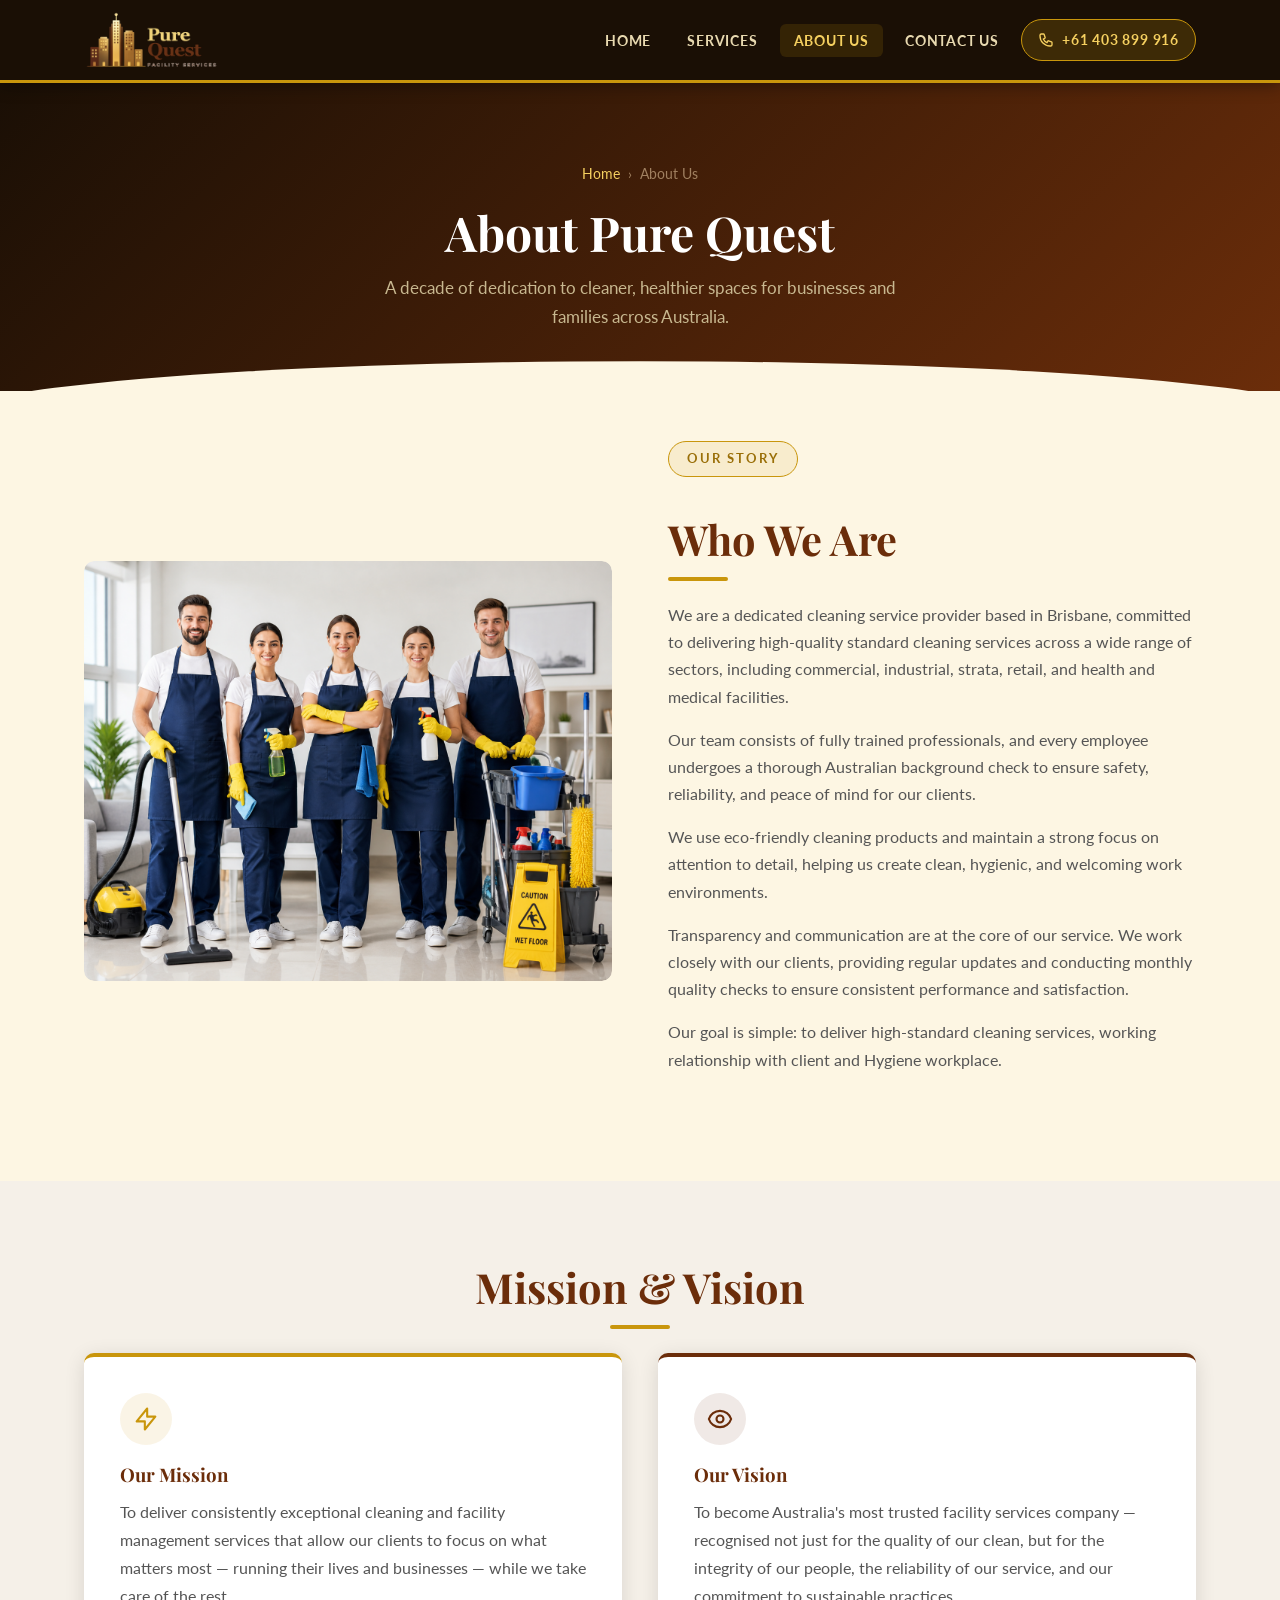
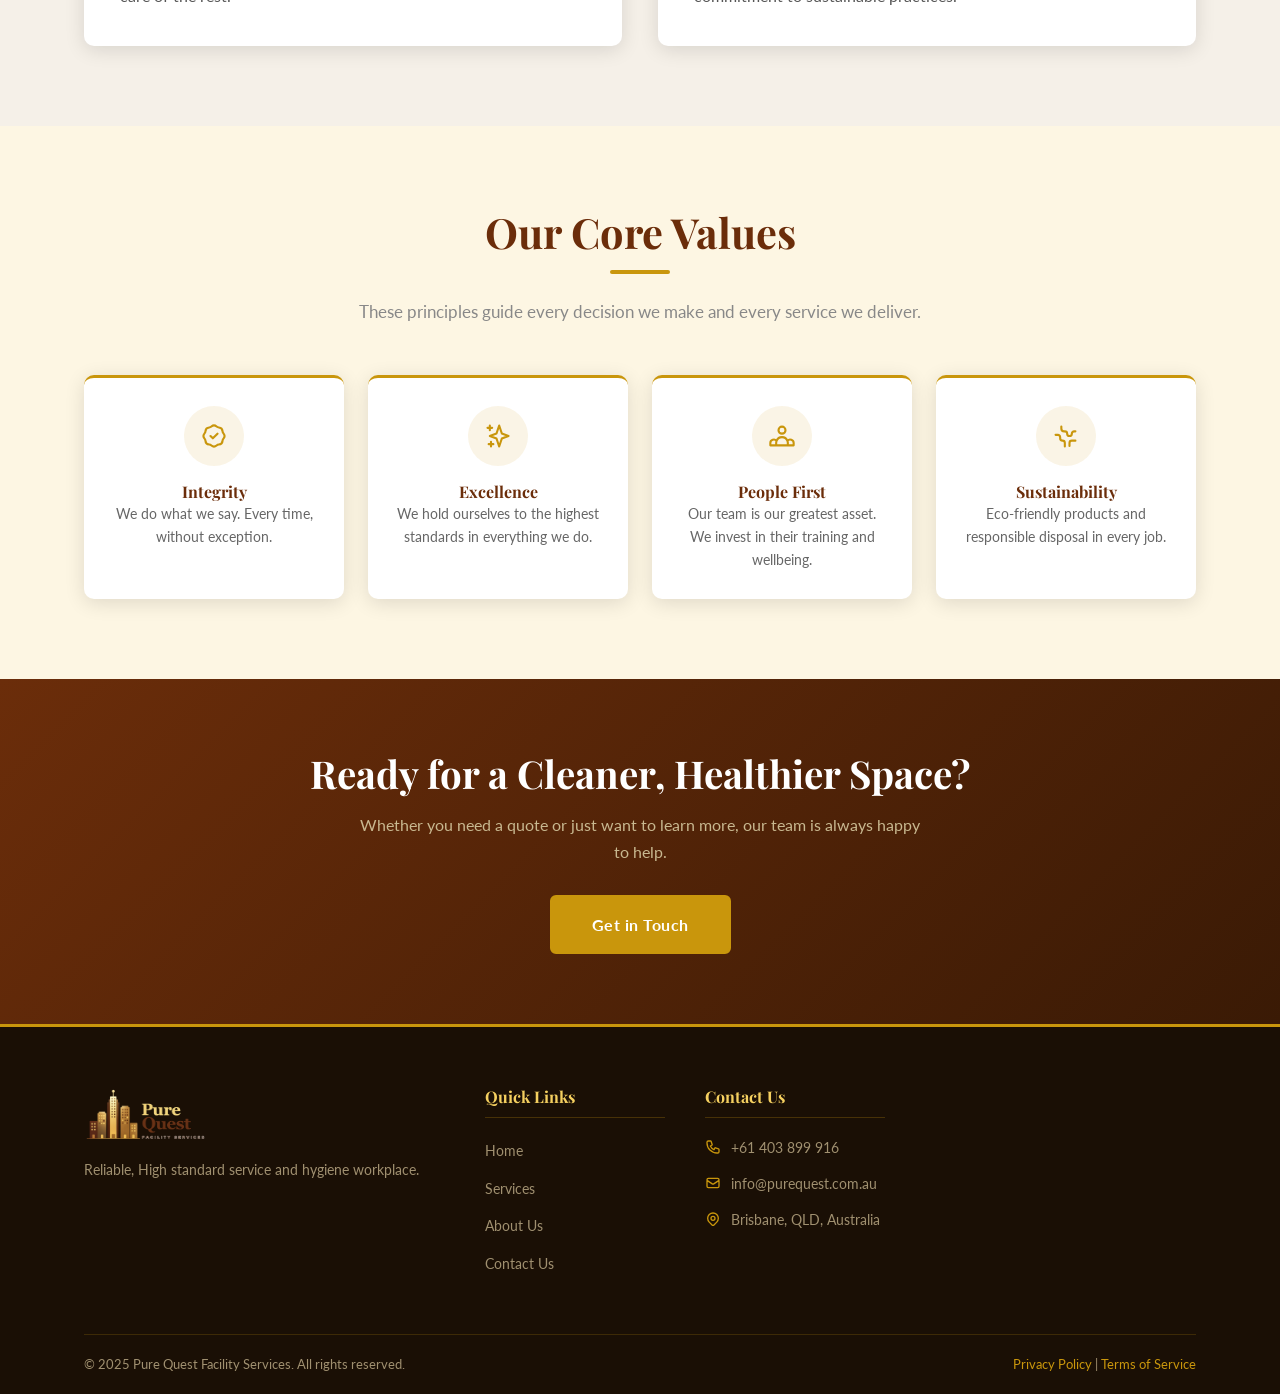
==== commit 6ae94877: "Replace image in about.html with Team image" ====
--- a/pages/about.html
+++ b/pages/about.html
@@ -47,7 +47,7 @@
   <div class="container">
     <div class="grid-2" style="gap:56px;align-items:center;">
       <div style="height:420px;border-radius:10px;overflow:hidden;">
-        <img src="../images/floor.png" alt="Pure Quest Facility Services" style="width:100%;height:100%;object-fit:cover;border-radius:10px;" />
+        <img src="../images/Team.png" alt="Pure Quest Facility Services" style="width:100%;height:100%;object-fit:cover;border-radius:10px;" />
       </div>
       <div>
         <span class="hero-badge" style="background:rgba(201,150,12,0.1);border-color:var(--gold);color:var(--gold-dk);">Our Story</span>
